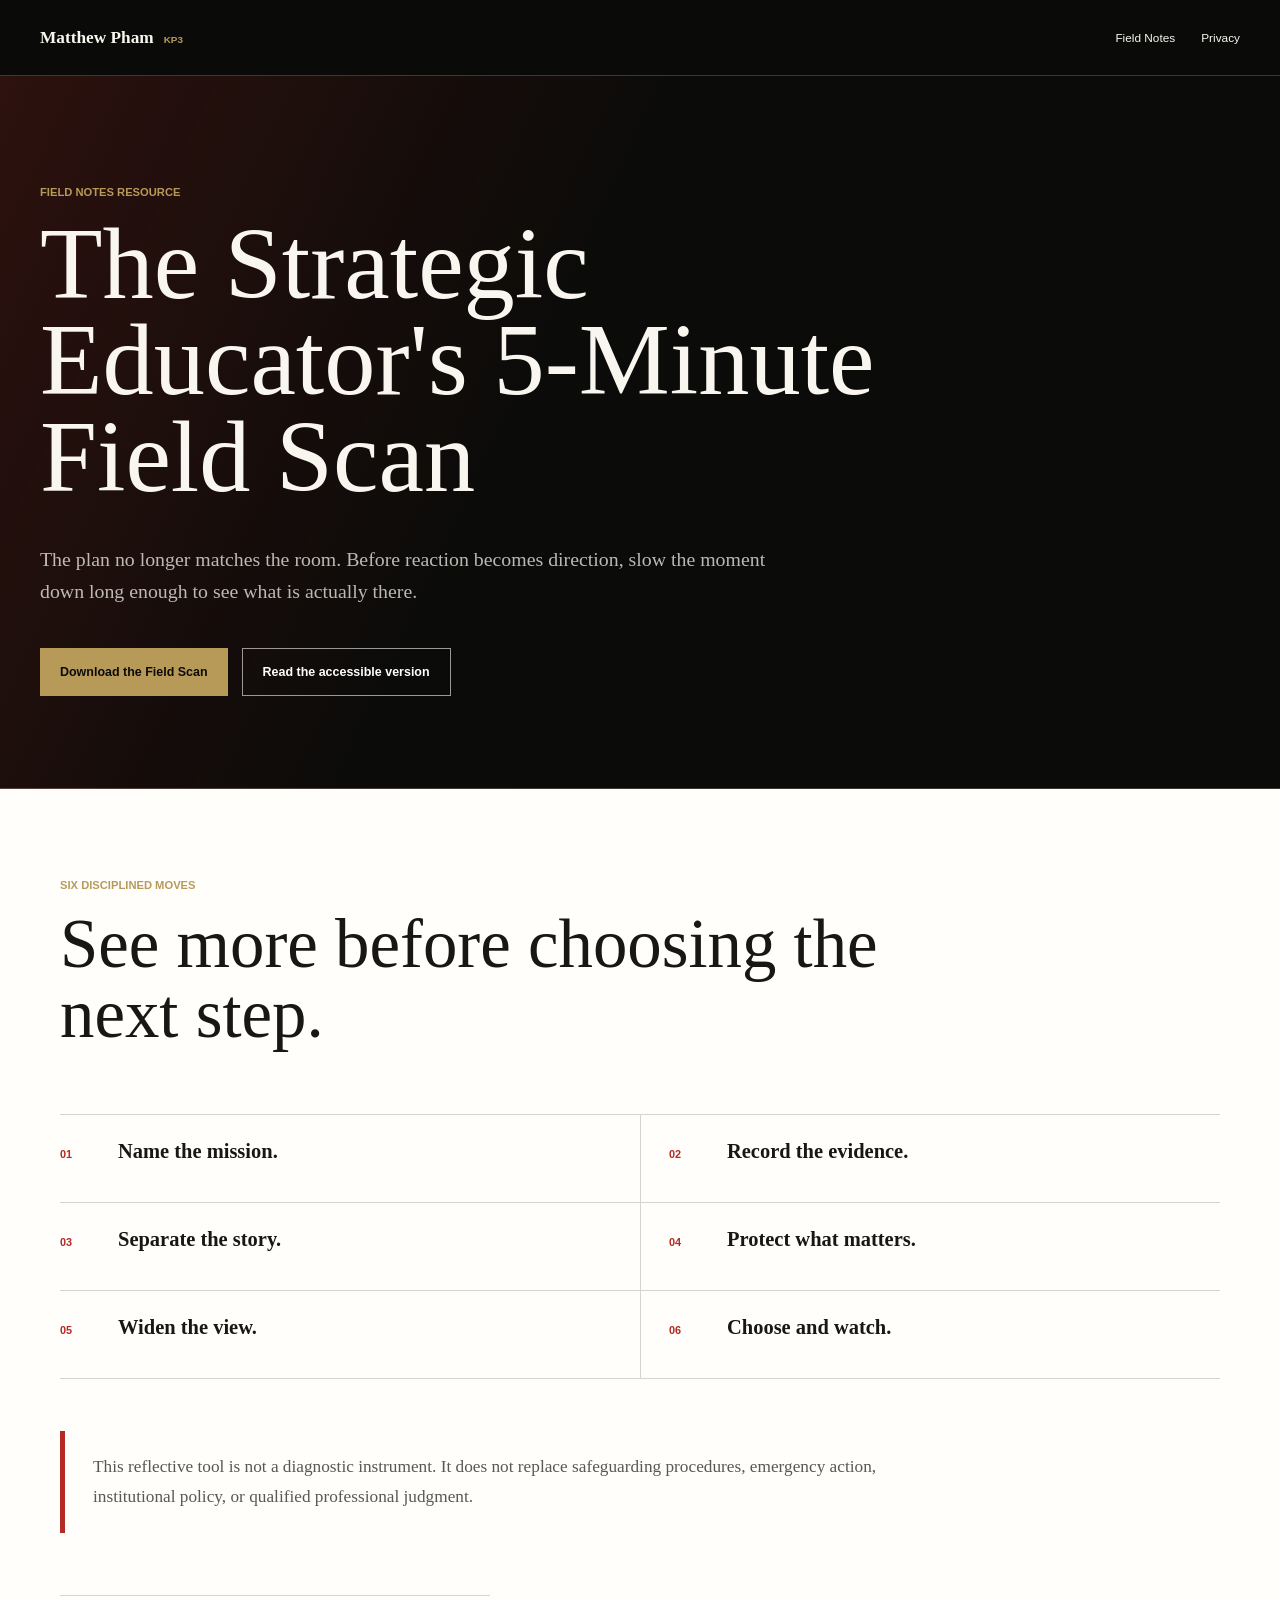
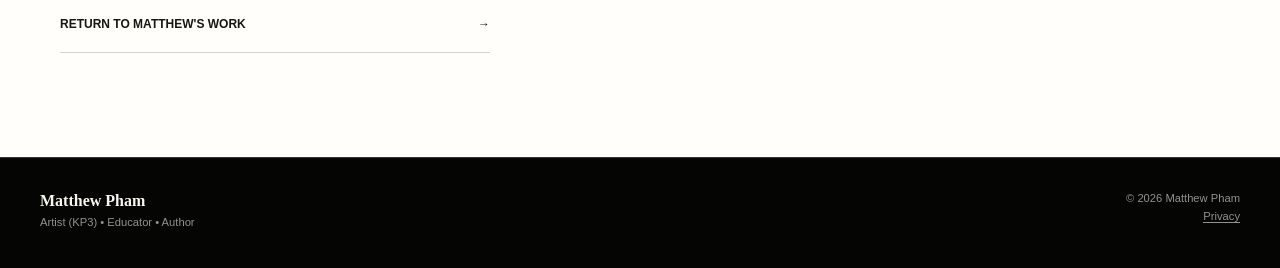
==== field-scan.html @ 21ed9a78 "Add Field Notes delivery and author portrait" ====
<!doctype html>
<html lang="en">
  <head>
    <meta charset="utf-8">
    <meta name="viewport" content="width=device-width, initial-scale=1">
    <meta name="robots" content="noindex,nofollow">
    <title>Your Field Scan | Matthew Pham</title>
    <meta
      name="description"
      content="Download The Strategic Educator's 5-Minute Field Scan by Matthew Pham."
    >
    <meta name="theme-color" content="#0b0b09">
    <link rel="icon" href="favicon.svg?v=brand-1">
    <link rel="stylesheet" href="styles.css?v=brand-1">
  </head>
  <body class="utility-body">
    <a class="skip-link" href="#main-content">Skip to content</a>
    <header class="site-header utility-header">
      <a class="wordmark" href="index.html" aria-label="Matthew Pham, home">
        <span>Matthew Pham</span>
        <small>KP3</small>
      </a>
      <nav class="site-nav" aria-label="Secondary navigation">
        <a href="index.html#field-notes">Field Notes</a>
        <a href="privacy.html">Privacy</a>
      </nav>
    </header>

    <main id="main-content" class="utility-main">
      <section class="utility-hero">
        <div class="utility-hero-copy">
          <p class="section-kicker">Field Notes resource</p>
          <h1>The Strategic Educator's 5-Minute Field Scan</h1>
          <p>
            The plan no longer matches the room. Before reaction becomes
            direction, slow the moment down long enough to see what is actually
            there.
          </p>
          <div class="utility-actions">
            <a
              class="primary-action"
              href="resources/the-strategic-educators-5-minute-field-scan.pdf"
              download
            >
              Download the Field Scan
            </a>
            <a
              class="secondary-action"
              href="resources/field-scan/accessible.html"
            >
              Read the accessible version
            </a>
          </div>
        </div>
      </section>

      <section class="utility-content">
        <div class="utility-content-inner">
          <p class="section-kicker">Six disciplined moves</p>
          <h2>See more before choosing the next step.</h2>
          <ol class="scan-summary">
            <li><span>01</span><strong>Name the mission.</strong></li>
            <li><span>02</span><strong>Record the evidence.</strong></li>
            <li><span>03</span><strong>Separate the story.</strong></li>
            <li><span>04</span><strong>Protect what matters.</strong></li>
            <li><span>05</span><strong>Widen the view.</strong></li>
            <li><span>06</span><strong>Choose and watch.</strong></li>
          </ol>
          <div class="utility-boundary">
            <p>
              This reflective tool is not a diagnostic instrument. It does not
              replace safeguarding procedures, emergency action, institutional
              policy, or qualified professional judgment.
            </p>
          </div>
          <a class="utility-return" href="index.html">Return to Matthew's work <span aria-hidden="true">→</span></a>
        </div>
      </section>
    </main>

    <footer class="utility-footer">
      <div>
        <p class="footer-name">Matthew Pham</p>
        <p>Artist (KP3) • Educator • Author</p>
      </div>
      <div class="footer-meta">
        <p>© 2026 Matthew Pham</p>
        <p><a href="privacy.html">Privacy</a></p>
      </div>
    </footer>
  </body>
</html>
---- styles.css ----
:root {
  --black: #0b0b09;
  --black-soft: #151513;
  --gold: #b89a58;
  --gold-bright: #d1b56f;
  --white: #f8f6ef;
  --white-pure: #fffefb;
  --ink: #171713;
  --red: #b52a24;
  --red-bright: #d23a32;
  --line-dark: rgba(248, 246, 239, 0.2);
  --line-light: rgba(23, 23, 19, 0.18);
  --serif: "Iowan Old Style", "Palatino Linotype", Palatino, Georgia, serif;
  --sans: Inter, "Helvetica Neue", Arial, sans-serif;
}

* {
  box-sizing: border-box;
}

html {
  scroll-behavior: smooth;
}

body {
  margin: 0;
  background: var(--black);
  color: var(--white);
  font-family: var(--sans);
  letter-spacing: 0;
}

body,
a,
button {
  -webkit-font-smoothing: antialiased;
}

a {
  color: inherit;
  text-decoration: none;
}

p {
  text-wrap: pretty;
}

.skip-link {
  background: var(--gold);
  color: var(--black);
  font-weight: 700;
  left: 16px;
  padding: 12px 16px;
  position: fixed;
  top: -80px;
  z-index: 100;
}

.skip-link:focus {
  top: 16px;
}

.site-header {
  align-items: center;
  background: rgba(11, 11, 9, 0.96);
  border-bottom: 1px solid var(--line-dark);
  color: var(--white);
  display: flex;
  height: 76px;
  justify-content: space-between;
  left: 0;
  padding: 0 40px;
  position: absolute;
  right: 0;
  top: 0;
  z-index: 20;
}

.wordmark {
  align-items: baseline;
  display: flex;
  flex: 0 0 auto;
  gap: 10px;
}

.wordmark span {
  font-family: var(--serif);
  font-size: 1.08rem;
  font-weight: 700;
}

.wordmark small {
  color: var(--gold);
  font-size: 0.62rem;
  font-weight: 800;
}

.site-nav {
  align-items: center;
  display: flex;
  gap: 26px;
  justify-content: flex-end;
}

.site-nav a {
  border-bottom: 1px solid transparent;
  font-size: 0.74rem;
  min-height: 44px;
  padding: 15px 0 12px;
}

.site-nav a:hover,
.site-nav a:focus-visible {
  border-bottom-color: var(--gold);
  color: var(--gold-bright);
}

a:focus-visible {
  outline: 2px solid var(--gold-bright);
  outline-offset: 4px;
}

.hero {
  align-items: center;
  display: flex;
  min-height: 86svh;
  overflow: hidden;
  padding: 128px 7% 78px;
  position: relative;
}

.hero-image,
.hero-shade {
  inset: 0;
  position: absolute;
}

.hero-image {
  height: 100%;
  object-fit: cover;
  object-position: center;
  width: 100%;
}

.hero-shade {
  background: rgba(6, 6, 5, 0.62);
}

.hero-content {
  max-width: 880px;
  min-width: 0;
  position: relative;
  width: 100%;
  z-index: 1;
}

.eyebrow,
.section-kicker,
.book-kicker {
  color: var(--gold);
  font-size: 0.7rem;
  font-weight: 800;
  margin: 0 0 18px;
  text-transform: uppercase;
}

h1,
h2,
h3,
blockquote {
  font-family: var(--serif);
  font-weight: 500;
  letter-spacing: 0;
}

h1 {
  font-size: 6.8rem;
  line-height: 0.95;
  margin: 0;
}

.identity {
  color: var(--white-pure);
  font-family: var(--serif);
  font-size: 1.45rem;
  line-height: 1.45;
  margin: 24px 0 0;
}

.identity span {
  color: var(--gold);
  padding: 0 8px;
}

.hero-copy {
  color: rgba(255, 254, 251, 0.82);
  font-family: var(--serif);
  font-size: 1.18rem;
  line-height: 1.7;
  margin: 24px 0 0;
  max-width: 720px;
}

.hero-actions {
  display: flex;
  flex-wrap: wrap;
  gap: 12px;
  margin-top: 30px;
}

.primary-action,
.secondary-action {
  align-items: center;
  display: inline-flex;
  font-size: 0.78rem;
  font-weight: 700;
  justify-content: center;
  min-height: 48px;
  padding: 0 20px;
}

.primary-action {
  background: var(--gold);
  color: var(--black);
}

.secondary-action {
  border: 1px solid rgba(255, 254, 251, 0.58);
  color: var(--white-pure);
}

.primary-action:hover,
.primary-action:focus-visible {
  background: var(--gold-bright);
}

.secondary-action:hover,
.secondary-action:focus-visible {
  background: var(--white-pure);
  color: var(--black);
}

.scroll-cue {
  align-items: center;
  bottom: 24px;
  display: flex;
  font-size: 0.65rem;
  gap: 10px;
  position: absolute;
  right: 7%;
  text-transform: uppercase;
  z-index: 1;
}

.section-inner {
  margin: 0 auto;
  max-width: 1240px;
  padding: 112px 56px;
}

.manifesto-band {
  background: var(--white);
  color: var(--ink);
}

.manifesto > h2 {
  max-width: 980px;
}

h2 {
  font-size: 4.3rem;
  line-height: 1.02;
  margin: 0;
}

h3 {
  font-size: 2rem;
  line-height: 1.15;
  margin: 0;
}

.principles {
  display: grid;
  gap: 0;
  grid-template-columns: repeat(3, minmax(0, 1fr));
  margin-top: 72px;
}

.principles > div {
  border-top: 1px solid var(--line-light);
  padding: 24px 34px 0 0;
}

.principles > div + div {
  border-left: 1px solid var(--line-light);
  padding-left: 34px;
}

.principles span,
.role-number,
.chapter-list span,
.tools-list span {
  color: var(--gold);
  font-size: 0.66rem;
  font-weight: 800;
}

.principles h3 {
  margin-top: 32px;
}

.principles p {
  font-family: var(--serif);
  font-size: 1.08rem;
  line-height: 1.55;
  margin: 12px 0 0;
}

.about-band {
  background: var(--black);
}

.section-heading {
  max-width: 860px;
}

.roles {
  display: grid;
  gap: 0;
  grid-template-columns: repeat(3, minmax(0, 1fr));
  margin-top: 72px;
}

.roles article {
  border-top: 1px solid var(--line-dark);
  padding: 28px 36px 0 0;
}

.roles article + article {
  border-left: 1px solid var(--line-dark);
  padding-left: 36px;
}

.roles h3 {
  margin-top: 34px;
}

.roles h3 span {
  color: var(--gold);
  font-family: var(--sans);
  font-size: 0.66rem;
  font-weight: 800;
  margin-left: 8px;
  vertical-align: top;
}

.roles article > p:last-child {
  color: rgba(248, 246, 239, 0.72);
  font-family: var(--serif);
  font-size: 1.05rem;
  line-height: 1.65;
}

.about-profile {
  border-top: 1px solid var(--gold);
  display: grid;
  gap: 58px;
  grid-template-columns: minmax(260px, 0.72fr) minmax(0, 1.28fr);
  margin-top: 90px;
  padding-top: 34px;
}

.author-portrait {
  margin: 0;
  max-width: 430px;
}

.author-portrait img {
  background: var(--white);
  border: 1px solid var(--gold);
  display: block;
  height: auto;
  padding: 8px;
  width: 100%;
}

.author-portrait figcaption {
  color: rgba(248, 246, 239, 0.58);
  font-size: 0.67rem;
  margin-top: 12px;
  text-transform: uppercase;
}

.about-story {
  display: grid;
  gap: 30px;
}

.about-story p {
  color: rgba(248, 246, 239, 0.78);
  font-family: var(--serif);
  font-size: 1.15rem;
  line-height: 1.72;
  margin: 0;
}

.practice-snapshot {
  border-bottom: 1px solid var(--line-dark);
  border-top: 1px solid var(--line-dark);
  display: grid;
  grid-template-columns: repeat(4, minmax(0, 1fr));
  margin-top: 64px;
}

.practice-snapshot > div {
  min-width: 0;
  padding: 28px 28px 30px 0;
}

.practice-snapshot > div + div {
  border-left: 1px solid var(--line-dark);
  padding-left: 28px;
}

.practice-snapshot strong,
.practice-snapshot span {
  display: block;
}

.practice-snapshot strong {
  color: var(--white-pure);
  font-family: var(--serif);
  font-size: clamp(1.5rem, 2vw, 1.95rem);
  font-weight: 700;
  line-height: 1.05;
}

.practice-snapshot span {
  color: var(--gold);
  font-size: 0.67rem;
  font-weight: 800;
  margin-top: 12px;
  text-transform: uppercase;
}

.practice-snapshot p {
  color: rgba(248, 246, 239, 0.62);
  font-family: var(--serif);
  font-size: 0.92rem;
  line-height: 1.5;
  margin: 10px 0 0;
}

.book-band {
  background: #100f0e;
  color: var(--white-pure);
  position: relative;
}

.book-line {
  background: var(--red);
  height: 100%;
  left: 0;
  position: absolute;
  top: 0;
  width: 8px;
}

.book-intro {
  display: grid;
  gap: 84px;
  grid-template-columns: minmax(0, 1.05fr) minmax(0, 0.95fr);
}

.book-kicker {
  color: #f56a61;
}

.book-subtitle {
  border-left: 3px solid var(--red);
  font-family: var(--serif);
  font-size: 1.25rem;
  line-height: 1.5;
  margin: 30px 0 0;
  max-width: 600px;
  padding-left: 18px;
}

.book-copy {
  color: rgba(255, 254, 251, 0.76);
  font-family: var(--serif);
  font-size: 1.13rem;
  line-height: 1.72;
}

.book-copy p:first-child {
  margin-top: 0;
}

blockquote {
  border-top: 1px solid rgba(255, 255, 255, 0.22);
  color: var(--white-pure);
  font-size: 2.15rem;
  line-height: 1.2;
  margin: 34px 0 0;
  padding-top: 26px;
}

.book-boundary {
  border-bottom: 1px solid rgba(255, 255, 255, 0.2);
  border-top: 1px solid rgba(255, 255, 255, 0.2);
  display: flex;
  font-family: var(--serif);
  font-size: 1.2rem;
  justify-content: space-between;
  margin-top: 88px;
  padding: 25px 0;
}

.book-boundary p {
  margin: 0;
}

.book-boundary p:last-child {
  color: #ff8f87;
}

.chapter-heading {
  margin-top: 86px;
  max-width: 760px;
}

.chapter-heading h3 {
  font-size: 3rem;
}

.chapter-list {
  display: grid;
  grid-template-columns: repeat(2, minmax(0, 1fr));
  list-style: none;
  margin: 50px 0 0;
  padding: 0;
}

.chapter-list li {
  align-items: baseline;
  border-top: 1px solid rgba(255, 255, 255, 0.2);
  display: flex;
  font-family: var(--serif);
  font-size: 1.15rem;
  gap: 18px;
  min-height: 66px;
  padding: 20px 18px 14px 0;
}

.chapter-list li:nth-child(odd) {
  margin-right: 28px;
}

.chapter-list span {
  color: #f56a61;
  font-family: var(--sans);
}

.ai-band {
  background: var(--white);
  color: var(--ink);
}

.ai-grid,
.playbook-grid,
.artwork-grid,
.media-grid,
.contact-inner {
  display: grid;
  gap: 88px;
  grid-template-columns: minmax(0, 0.85fr) minmax(0, 1.15fr);
}

.ai-copy {
  font-family: var(--serif);
  font-size: 1.15rem;
  line-height: 1.72;
}

.ai-copy p:first-child {
  margin-top: 0;
}

.playbook-band {
  background: #e8e3d8;
  color: var(--ink);
}

.playbook-subtitle {
  color: #735f32;
  font-family: var(--serif);
  font-size: 1.2rem;
  line-height: 1.5;
}

.tools-list > div {
  align-items: start;
  border-top: 1px solid var(--line-light);
  display: grid;
  gap: 20px;
  grid-template-columns: 34px 1fr;
  padding: 19px 0;
}

.tools-list p {
  font-family: var(--serif);
  font-size: 1.12rem;
  line-height: 1.45;
  margin: 0;
}

.tools-list > .companion-resource {
  display: block;
  padding: 28px 0 0;
}

.companion-resource > p:first-child {
  color: rgba(23, 23, 19, 0.78);
  max-width: 720px;
}

.companion-actions {
  display: flex;
  flex-wrap: wrap;
  gap: 14px;
  margin-top: 26px;
}

.companion-download,
.companion-question {
  align-items: center;
  display: inline-flex;
  font-size: 0.75rem;
  font-weight: 800;
  gap: 16px;
  justify-content: space-between;
  letter-spacing: 0;
  min-height: 48px;
  padding: 14px 18px;
}

.companion-download {
  background: var(--black);
  color: var(--white);
}

.companion-question {
  border: 1px solid rgba(23, 23, 19, 0.42);
  color: var(--ink);
}

.companion-download:hover,
.companion-download:focus-visible {
  background: #79242a;
}

.companion-question:hover,
.companion-question:focus-visible {
  border-color: #79242a;
  color: #79242a;
}

.tools-list .companion-note {
  color: rgba(23, 23, 19, 0.62);
  font-family: var(--sans);
  font-size: 0.77rem;
  line-height: 1.55;
  margin-top: 18px;
  max-width: 700px;
}

.field-notes-band {
  background: #100f0e;
  border-left: 8px solid var(--red);
  color: var(--white-pure);
}

.field-notes-grid {
  display: grid;
  gap: 88px;
  grid-template-columns: minmax(0, 0.9fr) minmax(0, 1.1fr);
}

.field-notes-copy > p:last-child {
  color: rgba(255, 254, 251, 0.74);
  font-family: var(--serif);
  font-size: 1.14rem;
  line-height: 1.72;
  margin: 28px 0 0;
  max-width: 670px;
}

.field-notes-panel {
  border: 1px solid rgba(209, 181, 111, 0.7);
  padding: 34px;
}

.field-notes-label {
  color: var(--gold-bright);
  font-size: 0.67rem;
  font-weight: 800;
  margin: 0 0 18px;
  text-transform: uppercase;
}

.field-notes-panel h3 {
  font-size: 2.25rem;
}

.field-notes-panel > p:not(.field-notes-label, .field-notes-consent) {
  color: rgba(255, 254, 251, 0.72);
  font-family: var(--serif);
  font-size: 1.03rem;
  line-height: 1.62;
}

.field-notes-pending {
  align-items: start;
  border-bottom: 1px solid var(--line-dark);
  border-top: 1px solid var(--line-dark);
  display: grid;
  gap: 18px;
  grid-template-columns: 34px 1fr;
  margin-top: 28px;
  padding: 22px 0;
}

.field-notes-pending > span {
  color: #f56a61;
  font-size: 0.67rem;
  font-weight: 800;
}

.field-notes-pending strong {
  display: block;
  font-family: var(--serif);
  font-size: 1.08rem;
}

.field-notes-pending p {
  color: rgba(255, 254, 251, 0.6);
  font-size: 0.78rem;
  line-height: 1.55;
  margin: 8px 0 0;
}

.field-notes-preview {
  align-items: center;
  background: var(--red);
  color: var(--white-pure);
  display: flex;
  font-size: 0.76rem;
  font-weight: 800;
  justify-content: space-between;
  margin-top: 26px;
  min-height: 50px;
  padding: 0 18px;
}

.field-notes-preview:hover,
.field-notes-preview:focus-visible {
  background: var(--red-bright);
}

.field-notes-consent {
  color: rgba(255, 254, 251, 0.54);
  font-size: 0.7rem;
  line-height: 1.55;
  margin: 17px 0 0;
}

.field-notes-consent a,
.footer-meta a {
  border-bottom: 1px solid currentColor;
}

.utility-body {
  background: var(--black);
  min-height: 100vh;
}

.utility-header {
  position: relative;
}

.utility-main {
  background: var(--black);
}

.utility-hero {
  align-items: end;
  background:
    linear-gradient(115deg, rgba(181, 42, 36, 0.2), transparent 42%),
    var(--black);
  border-bottom: 1px solid var(--line-dark);
  display: flex;
  min-height: 650px;
  padding: 110px max(40px, calc((100vw - 1240px) / 2)) 92px;
}

.utility-hero-compact {
  min-height: 520px;
}

.utility-hero-copy {
  max-width: 980px;
}

.utility-hero h1 {
  font-size: clamp(3.6rem, 8vw, 7.7rem);
  line-height: 0.94;
  max-width: 1100px;
}

.utility-hero-copy > p:last-of-type {
  color: rgba(248, 246, 239, 0.74);
  font-family: var(--serif);
  font-size: 1.24rem;
  line-height: 1.65;
  margin: 38px 0 0;
  max-width: 760px;
}

.utility-actions {
  display: flex;
  flex-wrap: wrap;
  gap: 14px;
  margin-top: 40px;
}

.utility-content {
  background: var(--white-pure);
  color: var(--ink);
}

.utility-content-inner {
  margin: 0 auto;
  max-width: 1240px;
  padding: 90px 40px 104px;
}

.utility-content h2 {
  max-width: 850px;
}

.scan-summary {
  border-bottom: 1px solid var(--line-light);
  display: grid;
  grid-template-columns: repeat(2, minmax(0, 1fr));
  list-style: none;
  margin: 64px 0 0;
  padding: 0;
}

.scan-summary li {
  align-items: baseline;
  border-top: 1px solid var(--line-light);
  display: grid;
  gap: 20px;
  grid-template-columns: 38px 1fr;
  min-height: 88px;
  padding: 25px 28px 24px 0;
}

.scan-summary li:nth-child(even) {
  border-left: 1px solid var(--line-light);
  padding-left: 28px;
}

.scan-summary span {
  color: var(--red);
  font-size: 0.68rem;
  font-weight: 800;
}

.scan-summary strong {
  font-family: var(--serif);
  font-size: 1.28rem;
  font-weight: 600;
}

.utility-boundary {
  border-left: 5px solid var(--red);
  margin-top: 52px;
  max-width: 850px;
  padding: 4px 0 4px 28px;
}

.utility-boundary p,
.privacy-copy p {
  color: rgba(23, 23, 19, 0.72);
  font-family: var(--serif);
  font-size: 1.08rem;
  line-height: 1.72;
}

.utility-return {
  align-items: center;
  border-bottom: 1px solid var(--line-light);
  border-top: 1px solid var(--line-light);
  display: flex;
  font-size: 0.75rem;
  font-weight: 800;
  justify-content: space-between;
  margin-top: 62px;
  max-width: 430px;
  min-height: 58px;
  text-transform: uppercase;
}

.utility-return:hover,
.utility-return:focus-visible,
.privacy-copy a:hover,
.privacy-copy a:focus-visible {
  color: var(--red);
}

.privacy-copy {
  max-width: 860px;
}

.privacy-copy h2 {
  font-size: 2.25rem;
  margin: 58px 0 18px;
}

.privacy-copy h2:first-child {
  margin-top: 0;
}

.privacy-copy a {
  border-bottom: 1px solid currentColor;
  font-weight: 700;
}

.privacy-copy .privacy-updated {
  border-top: 1px solid var(--line-light);
  font-family: var(--sans);
  font-size: 0.75rem;
  margin-top: 60px;
  padding-top: 22px;
}

.utility-footer {
  grid-template-columns: 1fr 1fr;
}

.writing-band {
  background: var(--white-pure);
  color: var(--ink);
}

.writing-heading > p:last-child {
  font-family: var(--serif);
  font-size: 1.12rem;
  line-height: 1.65;
  max-width: 700px;
}

.writing-list {
  border-bottom: 1px solid var(--line-light);
  margin-top: 66px;
}

.writing-list article {
  align-items: start;
  border-top: 1px solid var(--line-light);
  display: grid;
  gap: 28px;
  grid-template-columns: 0.45fr 1fr 1.2fr;
  padding: 30px 0;
}

.writing-list article > p {
  color: #806a39;
  font-size: 0.7rem;
  font-weight: 800;
  margin: 5px 0 0;
  text-transform: uppercase;
}

.writing-list h3 {
  font-size: 1.55rem;
}

.writing-list span {
  color: rgba(23, 23, 19, 0.72);
  font-family: var(--serif);
  font-size: 1rem;
  line-height: 1.58;
}

.artwork-band {
  background: var(--black);
}

.artwork-grid {
  align-items: center;
}

.artist-sigil {
  aspect-ratio: 1;
  border: 1px solid var(--gold);
  display: grid;
  grid-template-columns: repeat(3, 1fr);
  max-width: 480px;
  overflow: hidden;
}

.artist-sigil span {
  align-items: center;
  display: flex;
  font-family: var(--serif);
  font-size: 6rem;
  justify-content: center;
}

.artist-sigil span:first-child {
  background: var(--black);
  color: var(--gold);
}

.artist-sigil span:nth-child(2) {
  background: var(--white);
  color: var(--black);
}

.artist-sigil span:last-child {
  background: var(--gold);
  color: var(--black);
}

.artwork-copy > p:not(.section-kicker) {
  color: rgba(248, 246, 239, 0.75);
  font-family: var(--serif);
  font-size: 1.12rem;
  line-height: 1.7;
}

.text-link {
  border-bottom: 1px solid currentColor;
  display: inline-flex;
  font-size: 0.78rem;
  font-weight: 800;
  gap: 12px;
  margin-top: 22px;
  min-height: 44px;
  padding: 13px 0 10px;
}

.text-link:hover,
.text-link:focus-visible {
  color: var(--gold-bright);
}

.media-band {
  background: var(--white);
  color: var(--ink);
}

.media-intro {
  font-family: var(--serif);
  font-size: 1.17rem;
  line-height: 1.7;
  margin-top: 0;
}

.media-grid ul {
  border-bottom: 1px solid var(--line-light);
  list-style: none;
  margin: 36px 0 0;
  padding: 0;
}

.media-grid li {
  border-top: 1px solid var(--line-light);
  font-family: var(--serif);
  font-size: 1.12rem;
  padding: 18px 0;
}

.contact-band {
  background: var(--black-soft);
}

.contact-inner {
  align-items: end;
}

.contact-inner > div:first-child > p:last-child {
  color: rgba(248, 246, 239, 0.7);
  font-family: var(--serif);
  font-size: 1.05rem;
  line-height: 1.6;
}

.contact-actions {
  display: flex;
  flex-direction: column;
  gap: 18px;
}

.email-link {
  align-items: center;
  border-bottom: 1px solid var(--gold);
  display: flex;
  font-family: var(--serif);
  font-size: 1.55rem;
  justify-content: space-between;
  min-height: 54px;
  padding: 12px 0;
}

.updates-link {
  color: rgba(248, 246, 239, 0.7);
  font-size: 0.76rem;
  min-height: 44px;
  padding: 14px 0;
}

.email-link:hover,
.email-link:focus-visible,
.updates-link:hover,
.updates-link:focus-visible {
  color: var(--gold-bright);
}

footer {
  background: #050504;
  border-top: 1px solid var(--line-dark);
  color: rgba(248, 246, 239, 0.58);
  display: grid;
  font-size: 0.7rem;
  gap: 40px;
  grid-template-columns: repeat(3, minmax(0, 1fr));
  padding: 34px 40px;
}

footer p {
  margin: 0 0 6px;
}

.footer-name {
  color: var(--white);
  font-family: var(--serif);
  font-size: 1rem;
  font-weight: 700;
}

.footer-philosophy {
  color: var(--gold);
  text-align: center;
}

.footer-meta {
  text-align: right;
}

@media (max-width: 980px) {
  .site-header {
    align-items: flex-start;
    flex-direction: column;
    height: 112px;
    justify-content: center;
    padding: 16px 24px 12px;
  }

  .site-nav {
    gap: 11px;
    justify-content: flex-start;
    margin-top: 7px;
    max-width: 100%;
    overflow-x: auto;
    padding-bottom: 2px;
    scrollbar-width: none;
    width: 100%;
  }

  .site-nav a {
    flex: 0 0 auto;
    font-size: 0.66rem;
    min-height: 34px;
    padding: 8px 0;
  }

  .site-nav::-webkit-scrollbar {
    display: none;
  }

  .hero {
    padding-top: 150px;
  }

  h1 {
    font-size: 5.2rem;
  }

  h2 {
    font-size: 3.5rem;
  }

  .book-intro,
  .ai-grid,
  .playbook-grid,
  .field-notes-grid,
  .artwork-grid,
  .media-grid,
  .contact-inner {
    gap: 58px;
    grid-template-columns: 1fr;
  }

  .artist-sigil {
    max-width: 380px;
  }

  .utility-hero {
    min-height: 560px;
    padding-left: 40px;
    padding-right: 40px;
  }
}

@media (max-width: 720px) {
  .site-header {
    padding-left: 20px;
    padding-right: 20px;
  }

  .hero {
    align-items: end;
    min-height: 82svh;
    padding: 154px 24px 82px;
  }

  .hero-image {
    object-position: 63% center;
  }

  .hero-shade {
    background: rgba(6, 6, 5, 0.7);
  }

  h1 {
    font-size: 3.75rem;
  }

  h2 {
    font-size: 2.75rem;
  }

  .identity {
    font-size: 1.1rem;
  }

  .identity span {
    padding: 0 4px;
  }

  .hero-copy {
    font-size: 1.02rem;
  }

  .scroll-cue {
    left: 24px;
    right: auto;
  }

  .section-inner {
    padding: 82px 24px;
  }

  .utility-hero,
  .utility-hero-compact {
    min-height: 520px;
    padding: 90px 24px 68px;
  }

  .utility-hero h1 {
    font-size: 3.75rem;
  }

  .utility-hero-copy > p:last-of-type {
    font-size: 1.03rem;
  }

  .utility-actions {
    align-items: stretch;
    flex-direction: column;
  }

  .utility-actions a {
    justify-content: center;
    text-align: center;
  }

  .utility-content-inner {
    padding: 74px 24px 84px;
  }

  .scan-summary {
    grid-template-columns: 1fr;
  }

  .scan-summary li:nth-child(even) {
    border-left: 0;
    padding-left: 0;
  }

  .principles,
  .roles,
  .chapter-list,
  .about-profile,
  .practice-snapshot {
    grid-template-columns: 1fr;
  }

  .principles > div,
  .principles > div + div,
  .roles article,
  .roles article + article {
    border-left: 0;
    padding: 22px 0 30px;
  }

  .principles h3,
  .roles h3 {
    margin-top: 20px;
  }

  .about-profile {
    gap: 28px;
    margin-top: 54px;
  }

  .author-portrait {
    max-width: 360px;
  }

  .field-notes-band {
    border-left: 0;
    border-top: 8px solid var(--red);
  }

  .field-notes-panel {
    padding: 26px 22px;
  }

  .practice-snapshot > div {
    padding: 24px 0;
  }

  .practice-snapshot > div + div {
    border-left: 0;
    border-top: 1px solid var(--line-dark);
    padding-left: 0;
  }

  .book-line {
    height: 8px;
    width: 100%;
  }

  .book-boundary {
    align-items: flex-start;
    flex-direction: column;
    gap: 10px;
  }

  .chapter-heading h3 {
    font-size: 2.3rem;
  }

  .chapter-list li:nth-child(odd) {
    margin-right: 0;
  }

  .writing-list article {
    gap: 14px;
    grid-template-columns: 1fr;
  }

  .artist-sigil span {
    font-size: 4.5rem;
  }

  .email-link {
    font-size: 1.18rem;
    overflow-wrap: anywhere;
  }

  footer {
    grid-template-columns: 1fr;
    padding: 30px 24px;
  }

  .footer-philosophy,
  .footer-meta {
    text-align: left;
  }
}

@media (max-width: 420px) {
  h1 {
    font-size: 3.15rem;
  }

  h2 {
    font-size: 2.35rem;
  }

  .hero-actions {
    align-items: stretch;
    flex-direction: column;
  }

  .primary-action,
  .secondary-action {
    width: 100%;
  }

  .artist-sigil span {
    font-size: 3.7rem;
  }
}

@media (prefers-reduced-motion: reduce) {
  html {
    scroll-behavior: auto;
  }
}
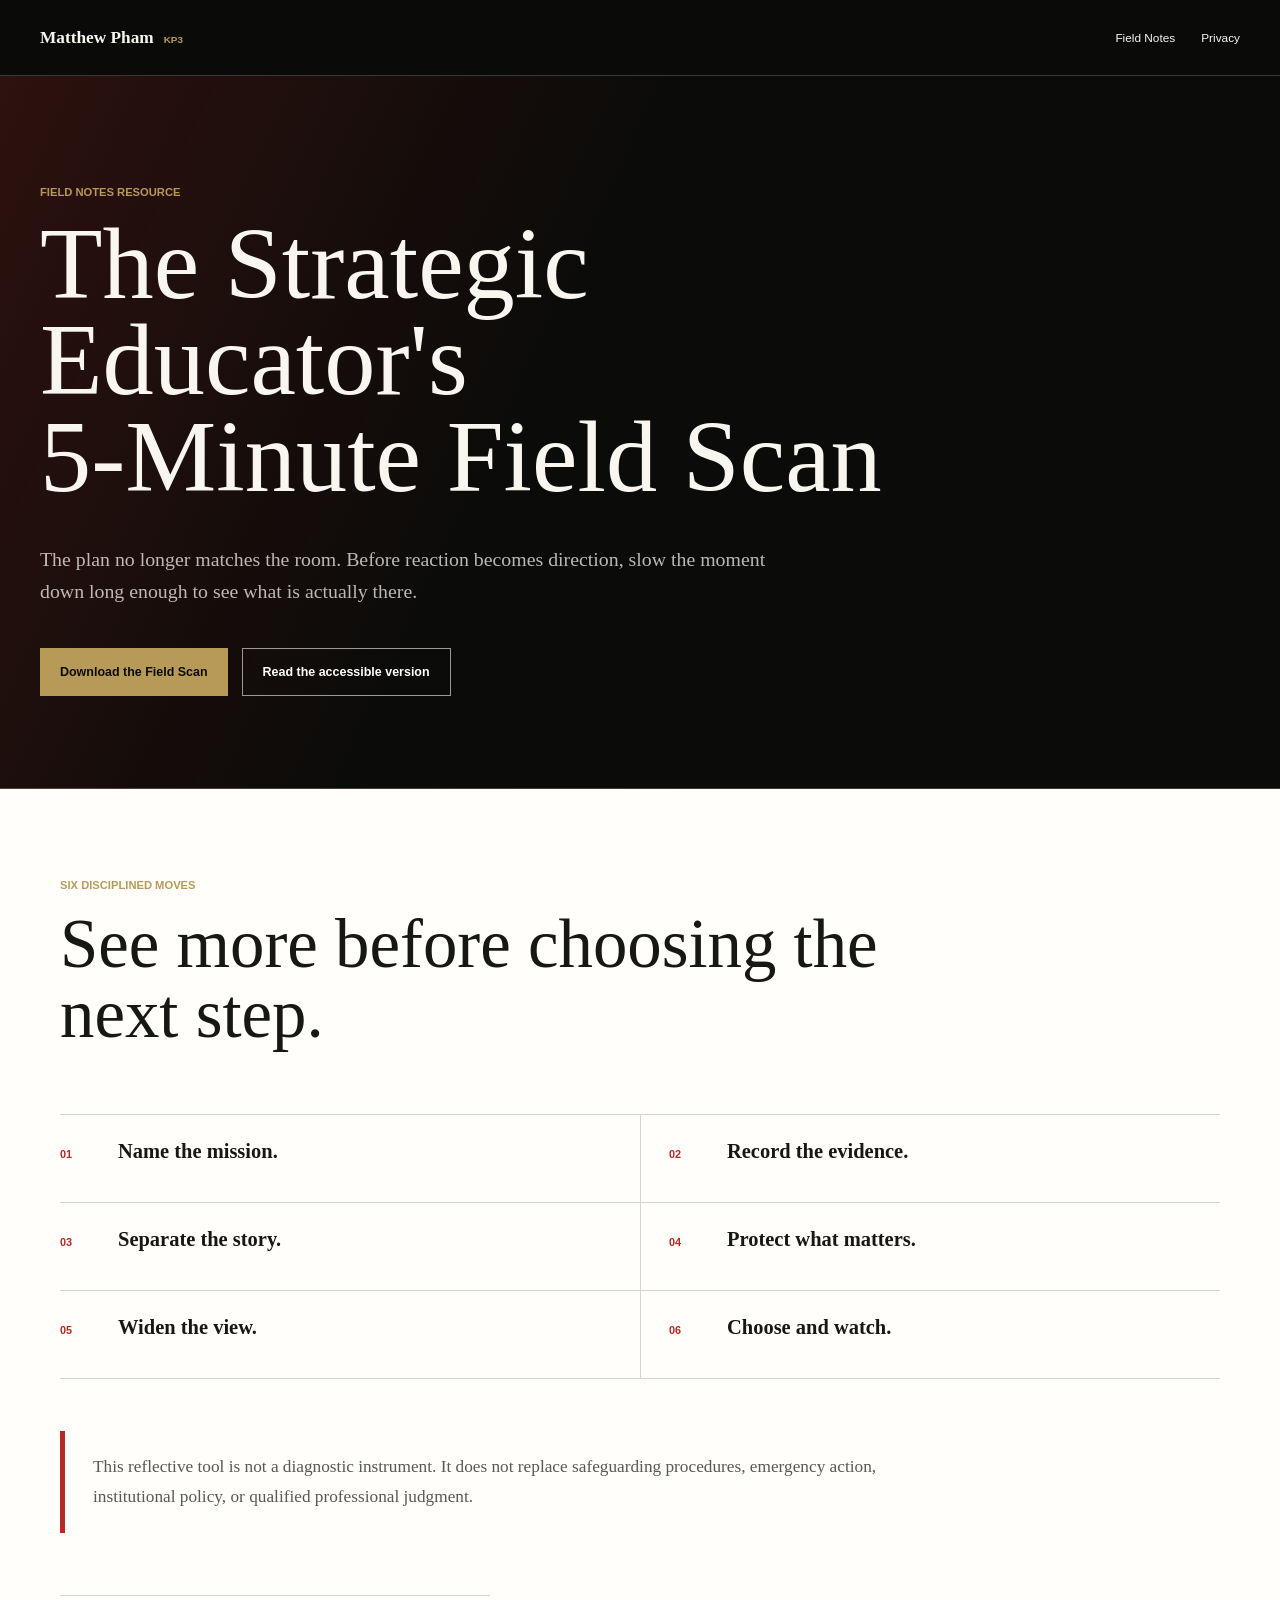
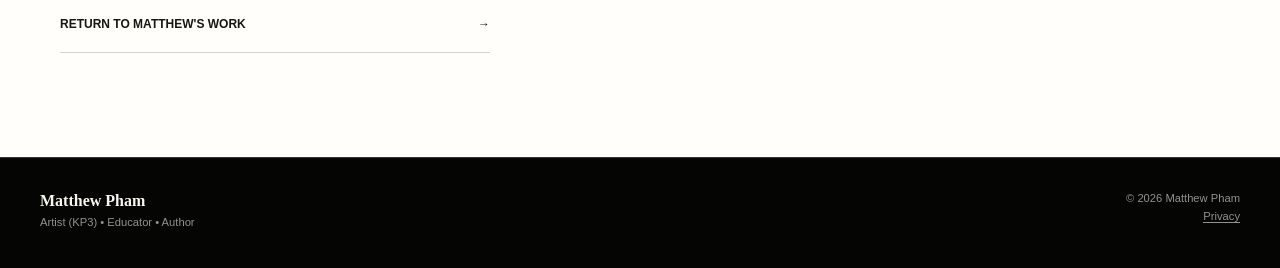
==== commit 1dfe53be: "Fix Field Scan title break" ====
--- a/field-scan.html
+++ b/field-scan.html
@@ -11,7 +11,7 @@
     >
     <meta name="theme-color" content="#0b0b09">
     <link rel="icon" href="favicon.svg?v=brand-1">
-    <link rel="stylesheet" href="styles.css?v=brand-1">
+    <link rel="stylesheet" href="styles.css?v=brand-4">
   </head>
   <body class="utility-body">
     <a class="skip-link" href="#main-content">Skip to content</a>
@@ -30,7 +30,10 @@
       <section class="utility-hero">
         <div class="utility-hero-copy">
           <p class="section-kicker">Field Notes resource</p>
-          <h1>The Strategic Educator's 5-Minute Field Scan</h1>
+          <h1>
+            The Strategic Educator's
+            <span class="field-scan-title-line">5-Minute Field Scan</span>
+          </h1>
           <p>
             The plan no longer matches the room. Before reaction becomes
             direction, slow the moment down long enough to see what is actually
--- a/styles.css
+++ b/styles.css
@@ -750,6 +750,28 @@
   margin: 8px 0 0;
 }
 
+.field-notes-form {
+  margin-top: 28px;
+  min-height: 66px;
+}
+
+.field-notes-form .formkit-fields {
+  display: grid !important;
+  gap: 10px !important;
+  grid-template-columns: minmax(0, 1fr) !important;
+}
+
+.field-notes-form .formkit-field,
+.field-notes-form .formkit-submit {
+  margin: 0 !important;
+  width: 100% !important;
+}
+
+.field-notes-form .formkit-powered-by-convertkit {
+  filter: invert(1);
+  opacity: 0.62 !important;
+}
+
 .field-notes-preview {
   align-items: center;
   background: var(--red);
@@ -816,6 +838,10 @@
   font-size: clamp(3.6rem, 8vw, 7.7rem);
   line-height: 0.94;
   max-width: 1100px;
+}
+
+.field-scan-title-line {
+  display: block;
 }
 
 .utility-hero-copy > p:last-of-type {
@@ -1131,6 +1157,29 @@
   color: var(--gold-bright);
 }
 
+.social-links {
+  display: flex;
+  flex-wrap: wrap;
+  gap: 10px 24px;
+  margin-top: 28px;
+}
+
+.social-links a {
+  border-bottom: 1px solid var(--line-dark);
+  color: rgba(248, 246, 239, 0.72);
+  font-size: 0.72rem;
+  font-weight: 800;
+  min-height: 44px;
+  padding: 14px 0 10px;
+  text-transform: uppercase;
+}
+
+.social-links a:hover,
+.social-links a:focus-visible {
+  border-bottom-color: var(--gold);
+  color: var(--gold-bright);
+}
+
 footer {
   background: #050504;
   border-top: 1px solid var(--line-dark);
@@ -1229,14 +1278,33 @@
 
 @media (max-width: 720px) {
   .site-header {
+    height: 148px;
+    justify-content: flex-start;
+    padding-bottom: 12px;
     padding-left: 20px;
     padding-right: 20px;
+    padding-top: 18px;
+  }
+
+  .site-nav {
+    display: grid;
+    gap: 0 12px;
+    grid-template-columns: repeat(4, minmax(0, 1fr));
+    margin-top: 8px;
+    overflow: visible;
+  }
+
+  .site-nav a {
+    font-size: 0.68rem;
+    min-height: 32px;
+    padding: 8px 0 6px;
+    text-align: center;
   }
 
   .hero {
     align-items: end;
     min-height: 82svh;
-    padding: 154px 24px 82px;
+    padding: 184px 24px 72px;
   }
 
   .hero-image {
@@ -1352,6 +1420,10 @@
     padding: 26px 22px;
   }
 
+  .field-notes-form {
+    min-height: 130px;
+  }
+
   .practice-snapshot > div {
     padding: 24px 0;
   }
@@ -1407,6 +1479,14 @@
 }
 
 @media (max-width: 420px) {
+  .site-nav {
+    gap: 0 8px;
+  }
+
+  .site-nav a {
+    font-size: 0.65rem;
+  }
+
   h1 {
     font-size: 3.15rem;
   }
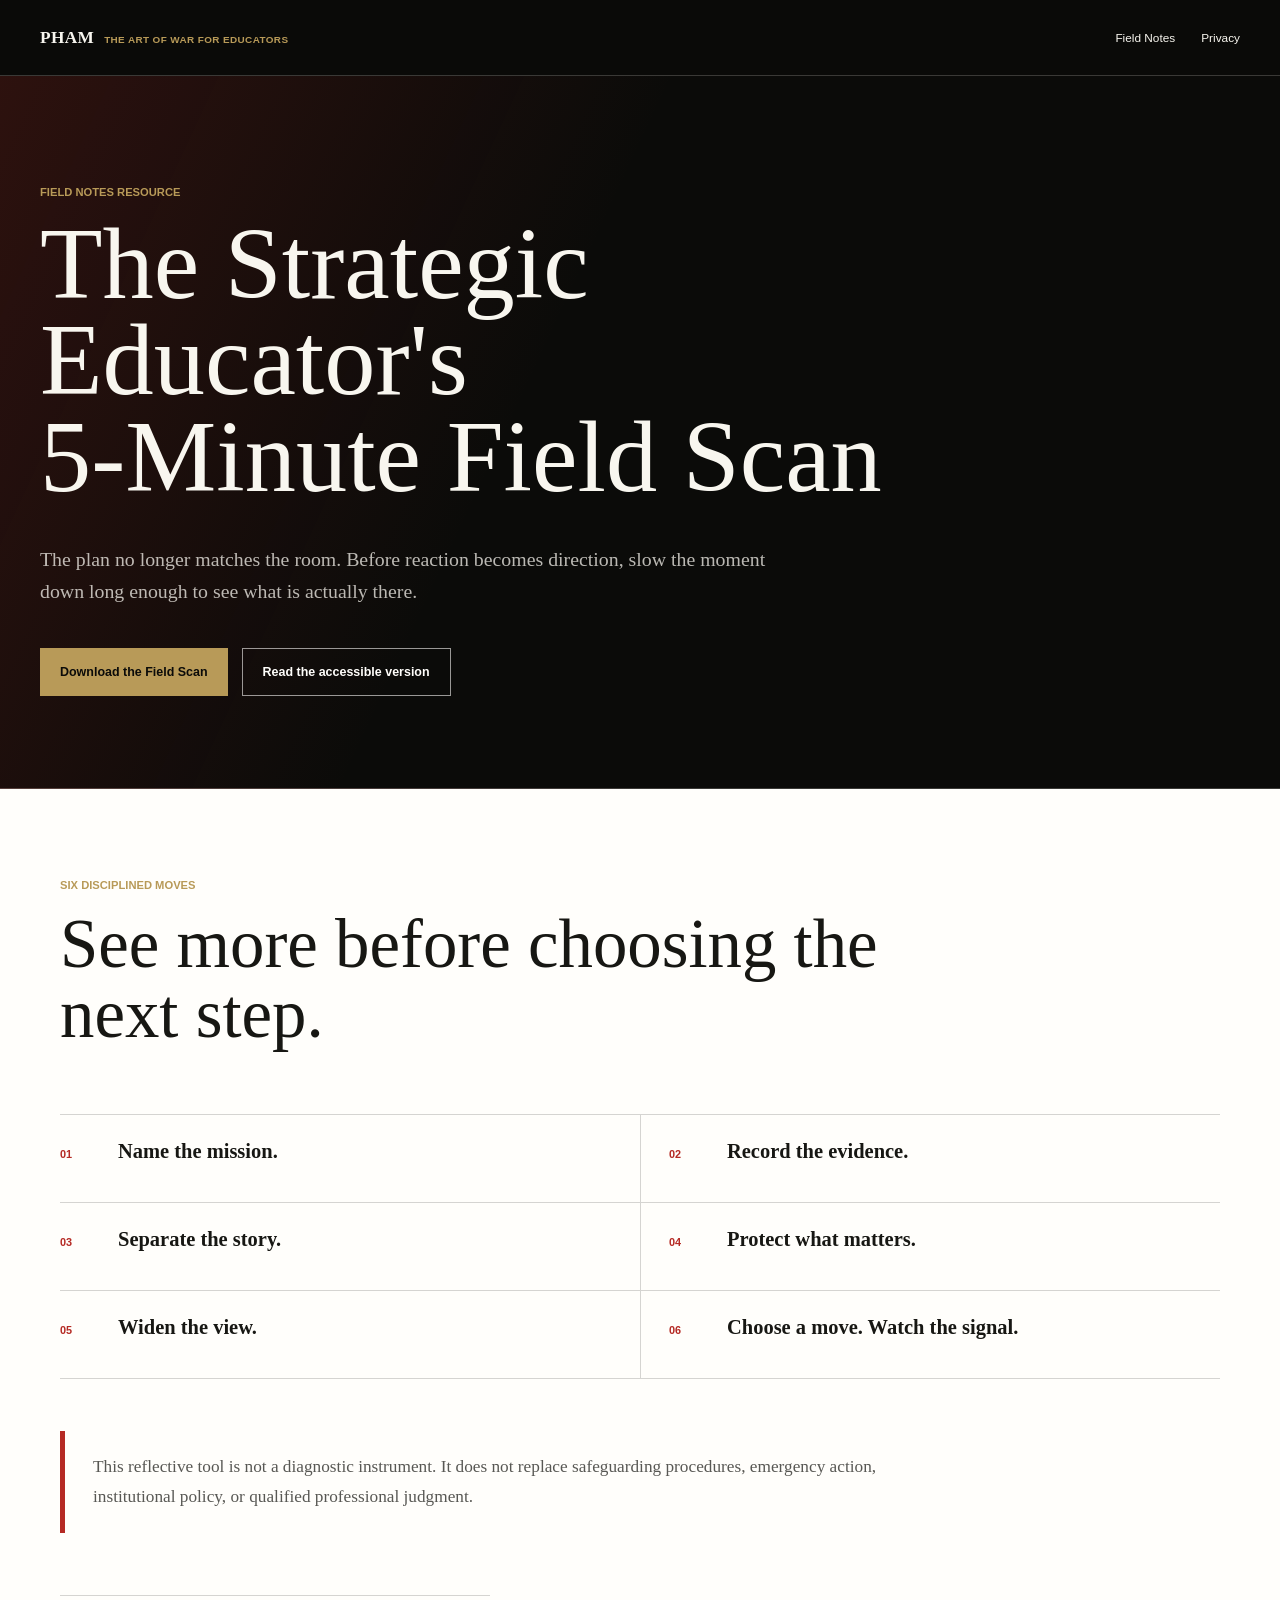
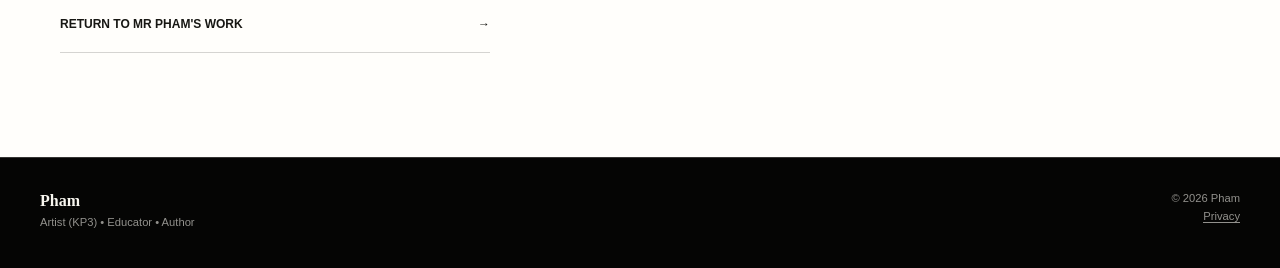
==== commit a5367bd8: "Add Human Potential Practice Studio" ====
--- a/field-scan.html
+++ b/field-scan.html
@@ -4,10 +4,10 @@
     <meta charset="utf-8">
     <meta name="viewport" content="width=device-width, initial-scale=1">
     <meta name="robots" content="noindex,nofollow">
-    <title>Your Field Scan | Matthew Pham</title>
+    <title>The Strategic Educator's 5-Minute Field Scan | Pham</title>
     <meta
       name="description"
-      content="Download The Strategic Educator's 5-Minute Field Scan by Matthew Pham."
+      content="Download The Strategic Educator's 5-Minute Field Scan by Pham."
     >
     <meta name="theme-color" content="#0b0b09">
     <link rel="icon" href="favicon.svg?v=brand-1">
@@ -16,9 +16,9 @@
   <body class="utility-body">
     <a class="skip-link" href="#main-content">Skip to content</a>
     <header class="site-header utility-header">
-      <a class="wordmark" href="index.html" aria-label="Matthew Pham, home">
-        <span>Matthew Pham</span>
-        <small>KP3</small>
+      <a class="wordmark" href="index.html" aria-label="Pham, home">
+        <span>Pham</span>
+        <small>The Art of War for Educators</small>
       </a>
       <nav class="site-nav" aria-label="Secondary navigation">
         <a href="index.html#field-notes">Field Notes</a>
@@ -67,7 +67,7 @@
             <li><span>03</span><strong>Separate the story.</strong></li>
             <li><span>04</span><strong>Protect what matters.</strong></li>
             <li><span>05</span><strong>Widen the view.</strong></li>
-            <li><span>06</span><strong>Choose and watch.</strong></li>
+            <li><span>06</span><strong>Choose a move. Watch the signal.</strong></li>
           </ol>
           <div class="utility-boundary">
             <p>
@@ -76,18 +76,18 @@
               policy, or qualified professional judgment.
             </p>
           </div>
-          <a class="utility-return" href="index.html">Return to Matthew's work <span aria-hidden="true">→</span></a>
+          <a class="utility-return" href="index.html">Return to Mr Pham's work <span aria-hidden="true">→</span></a>
         </div>
       </section>
     </main>
 
     <footer class="utility-footer">
       <div>
-        <p class="footer-name">Matthew Pham</p>
+        <p class="footer-name">Pham</p>
         <p>Artist (KP3) • Educator • Author</p>
       </div>
       <div class="footer-meta">
-        <p>© 2026 Matthew Pham</p>
+        <p>© 2026 Pham</p>
         <p><a href="privacy.html">Privacy</a></p>
       </div>
     </footer>
--- a/styles.css
+++ b/styles.css
@@ -87,12 +87,17 @@
   font-family: var(--serif);
   font-size: 1.08rem;
   font-weight: 700;
+  letter-spacing: 0.02em;
+  text-transform: uppercase;
 }
 
 .wordmark small {
   color: var(--gold);
   font-size: 0.62rem;
   font-weight: 800;
+  letter-spacing: 0.04em;
+  text-transform: uppercase;
+  white-space: nowrap;
 }
 
 .site-nav {
@@ -909,6 +914,433 @@
   font-family: var(--serif);
   font-size: 1.28rem;
   font-weight: 600;
+}
+
+.studio-hero {
+  background:
+    linear-gradient(120deg, rgba(121, 36, 42, 0.42), transparent 48%),
+    radial-gradient(circle at 82% 18%, rgba(184, 154, 88, 0.2), transparent 32%),
+    var(--black);
+}
+
+.studio-routes {
+  display: grid;
+  gap: 0;
+  grid-template-columns: repeat(2, minmax(0, 1fr));
+  margin-top: 64px;
+}
+
+.studio-routes article {
+  border-bottom: 1px solid var(--line-light);
+  border-top: 1px solid var(--line-light);
+  padding: 34px 42px 38px 0;
+}
+
+.studio-routes article + article {
+  border-left: 1px solid var(--line-light);
+  padding-left: 42px;
+}
+
+.studio-routes article > span,
+.studio-route-label {
+  color: var(--red);
+  font-size: 0.68rem;
+  font-weight: 800;
+  text-transform: uppercase;
+}
+
+.studio-route-label {
+  margin: 26px 0 12px;
+}
+
+.studio-routes h3 {
+  font-size: 2.4rem;
+  max-width: 470px;
+}
+
+.studio-routes article > p:last-child {
+  color: rgba(23, 23, 19, 0.72);
+  font-family: var(--serif);
+  font-size: 1.08rem;
+  line-height: 1.68;
+  margin: 22px 0 0;
+  max-width: 510px;
+}
+
+.studio-cycle,
+.studio-library,
+.studio-agent {
+  border-top: 1px solid var(--line-light);
+  margin-top: 92px;
+  padding-top: 68px;
+}
+
+.studio-cycle > h2,
+.studio-library > h2,
+.studio-agent h2 {
+  max-width: 950px;
+}
+
+.studio-cycle ol,
+.studio-agent ol {
+  list-style: none;
+  margin: 56px 0 0;
+  padding: 0;
+}
+
+.studio-cycle ol {
+  display: grid;
+  grid-template-columns: repeat(3, minmax(0, 1fr));
+}
+
+.studio-cycle li {
+  border-top: 1px solid var(--line-light);
+  padding: 28px 34px 0 0;
+}
+
+.studio-cycle li + li {
+  border-left: 1px solid var(--line-light);
+  padding-left: 34px;
+}
+
+.studio-cycle span,
+.studio-library-grid article > span,
+.studio-agent li > span {
+  color: var(--red);
+  font-size: 0.68rem;
+  font-weight: 800;
+  text-transform: uppercase;
+}
+
+.studio-cycle strong {
+  display: block;
+  font-family: var(--serif);
+  font-size: 1.42rem;
+  line-height: 1.3;
+  margin-top: 28px;
+}
+
+.studio-cycle li p,
+.studio-library-grid p,
+.studio-agent li p,
+.studio-independence p {
+  color: rgba(23, 23, 19, 0.7);
+  font-family: var(--serif);
+  line-height: 1.65;
+}
+
+.studio-library-grid {
+  display: grid;
+  gap: 18px;
+  grid-template-columns: repeat(2, minmax(0, 1fr));
+  margin-top: 56px;
+}
+
+.studio-library-grid article {
+  background: #eee9df;
+  border-top: 4px solid #79242a;
+  display: flex;
+  flex-direction: column;
+  min-height: 360px;
+  padding: 28px;
+}
+
+.studio-library-grid h3 {
+  font-size: 2rem;
+  margin-top: 34px;
+}
+
+.studio-library-grid p {
+  flex: 1;
+  font-size: 1rem;
+}
+
+.studio-library-grid a {
+  align-items: center;
+  border-bottom: 1px solid rgba(23, 23, 19, 0.35);
+  border-top: 1px solid rgba(23, 23, 19, 0.35);
+  display: flex;
+  font-size: 0.73rem;
+  font-weight: 800;
+  justify-content: space-between;
+  min-height: 54px;
+  text-transform: uppercase;
+}
+
+.studio-library-grid a:hover,
+.studio-library-grid a:focus-visible {
+  color: var(--red);
+}
+
+.studio-agent {
+  display: grid;
+  gap: 74px;
+  grid-template-columns: minmax(0, 0.9fr) minmax(0, 1.1fr);
+}
+
+.studio-agent ol {
+  border-bottom: 1px solid var(--line-light);
+}
+
+.studio-agent li {
+  align-items: start;
+  border-top: 1px solid var(--line-light);
+  display: grid;
+  gap: 22px;
+  grid-template-columns: 34px 1fr;
+  padding: 19px 0;
+}
+
+.studio-agent li p {
+  margin: 0;
+}
+
+.studio-independence {
+  border-bottom: 1px solid var(--line-light);
+  border-top: 1px solid var(--line-light);
+  margin-top: 58px;
+  max-width: 900px;
+  padding: 25px 0;
+}
+
+.studio-independence strong {
+  color: #79242a;
+  font-family: var(--serif);
+  font-size: 1.25rem;
+}
+
+.studio-independence p {
+  font-size: 0.96rem;
+  margin-bottom: 0;
+}
+
+.journal-main {
+  background: #ede8de;
+  color: var(--ink);
+}
+
+.journal-intro {
+  background:
+    linear-gradient(120deg, rgba(121, 36, 42, 0.44), transparent 48%),
+    radial-gradient(circle at 86% 18%, rgba(184, 154, 88, 0.22), transparent 34%),
+    var(--black);
+  color: var(--white-pure);
+  padding: 96px max(40px, calc((100vw - 1240px) / 2)) 82px;
+}
+
+.journal-intro h1 {
+  font-size: clamp(3.4rem, 7vw, 7rem);
+  line-height: 0.95;
+  max-width: 1100px;
+}
+
+.journal-intro > p:not(.section-kicker) {
+  color: rgba(248, 246, 239, 0.76);
+  font-family: var(--serif);
+  font-size: 1.2rem;
+  line-height: 1.65;
+  max-width: 780px;
+}
+
+.journal-local-note {
+  border-left: 4px solid var(--gold);
+  color: rgba(248, 246, 239, 0.72);
+  font-size: 0.82rem;
+  margin-top: 32px;
+  max-width: 760px;
+  padding: 8px 0 8px 18px;
+}
+
+.journal-local-note strong {
+  color: var(--white-pure);
+}
+
+.journal-workspace {
+  display: grid;
+  gap: 0 46px;
+  grid-template-columns: minmax(0, 1.45fr) minmax(300px, 0.55fr);
+  margin: 0 auto;
+  max-width: 1240px;
+  padding: 64px 40px 100px;
+}
+
+.journal-mode-tabs {
+  display: grid;
+  grid-column: 1 / -1;
+  grid-template-columns: repeat(3, minmax(0, 1fr));
+  margin-bottom: 34px;
+}
+
+.journal-mode-tabs button {
+  background: transparent;
+  border: 0;
+  border-bottom: 1px solid rgba(23, 23, 19, 0.28);
+  color: rgba(23, 23, 19, 0.62);
+  cursor: pointer;
+  font: 800 0.72rem var(--sans);
+  min-height: 56px;
+  padding: 10px 16px;
+  text-transform: uppercase;
+}
+
+.journal-mode-tabs button.is-active {
+  border-bottom: 4px solid #79242a;
+  color: #79242a;
+}
+
+.journal-form {
+  background: var(--white-pure);
+  border-top: 6px solid #79242a;
+  padding: 34px;
+}
+
+.journal-form-heading {
+  align-items: baseline;
+  border-bottom: 1px solid var(--line-light);
+  display: flex;
+  justify-content: space-between;
+  margin-bottom: 30px;
+  padding-bottom: 18px;
+}
+
+.journal-form-heading p {
+  font-family: var(--serif);
+  font-size: 1.7rem;
+  font-weight: 700;
+  margin: 0;
+}
+
+.journal-form-heading span {
+  color: rgba(23, 23, 19, 0.52);
+  font-size: 0.68rem;
+  font-weight: 800;
+  text-transform: uppercase;
+}
+
+.journal-field {
+  display: block;
+  margin-top: 26px;
+}
+
+.journal-field > span {
+  display: block;
+  font-family: var(--serif);
+  font-size: 1.15rem;
+  font-weight: 700;
+}
+
+.journal-field small {
+  color: rgba(23, 23, 19, 0.58);
+  display: block;
+  font-size: 0.73rem;
+  line-height: 1.5;
+  margin-top: 6px;
+}
+
+.journal-field textarea {
+  background: #faf8f2;
+  border: 1px solid rgba(23, 23, 19, 0.24);
+  border-radius: 0;
+  color: var(--ink);
+  font: 1rem/1.55 var(--serif);
+  margin-top: 12px;
+  min-height: 88px;
+  padding: 14px;
+  resize: vertical;
+  width: 100%;
+}
+
+.journal-field textarea:focus {
+  border-color: #79242a;
+  outline: 2px solid rgba(121, 36, 42, 0.16);
+  outline-offset: 2px;
+}
+
+.journal-export {
+  align-self: start;
+  background: #151513;
+  color: var(--white-pure);
+  padding: 30px;
+  position: sticky;
+  top: 24px;
+}
+
+.journal-export h2 {
+  font-size: 2.45rem;
+}
+
+.journal-export > p:not(.section-kicker, .journal-export-note) {
+  color: rgba(248, 246, 239, 0.7);
+  font-family: var(--serif);
+  line-height: 1.65;
+}
+
+.journal-gates {
+  border-bottom: 1px solid var(--line-dark);
+  border-top: 1px solid var(--line-dark);
+  margin-top: 28px;
+}
+
+.journal-gates label {
+  align-items: start;
+  border-bottom: 1px solid var(--line-dark);
+  cursor: pointer;
+  display: grid;
+  gap: 13px;
+  grid-template-columns: 20px 1fr;
+  padding: 17px 0;
+}
+
+.journal-gates label:last-child {
+  border-bottom: 0;
+}
+
+.journal-gates input {
+  accent-color: var(--gold);
+  height: 18px;
+  margin: 1px 0 0;
+  width: 18px;
+}
+
+.journal-gates span {
+  color: rgba(248, 246, 239, 0.74);
+  font-size: 0.76rem;
+  line-height: 1.55;
+}
+
+.journal-actions {
+  display: grid;
+  gap: 10px;
+  margin-top: 28px;
+}
+
+.journal-actions button {
+  background: var(--gold);
+  border: 0;
+  color: var(--black);
+  cursor: pointer;
+  font: 800 0.72rem var(--sans);
+  min-height: 50px;
+  padding: 12px 16px;
+  text-transform: uppercase;
+}
+
+.journal-actions button:disabled {
+  cursor: not-allowed;
+  opacity: 0.35;
+}
+
+.journal-actions .journal-clear {
+  background: transparent;
+  border: 1px solid rgba(248, 246, 239, 0.34);
+  color: var(--white);
+}
+
+.journal-export-note {
+  color: rgba(248, 246, 239, 0.52);
+  font-size: 0.7rem;
+  line-height: 1.55;
+  margin: 22px 0 0;
 }
 
 .utility-boundary {
@@ -1376,6 +1808,60 @@
     grid-template-columns: 1fr;
   }
 
+  .studio-routes {
+    grid-template-columns: 1fr;
+  }
+
+  .studio-cycle ol,
+  .studio-library-grid,
+  .studio-agent,
+  .journal-workspace {
+    grid-template-columns: 1fr;
+  }
+
+  .studio-cycle li,
+  .studio-cycle li + li {
+    border-left: 0;
+    padding: 26px 0 30px;
+  }
+
+  .studio-agent {
+    gap: 30px;
+  }
+
+  .journal-export {
+    margin-top: 32px;
+    position: static;
+  }
+
+  .studio-routes article,
+  .studio-routes article + article {
+    border-left: 0;
+    padding: 28px 0 32px;
+  }
+
+  .journal-intro {
+    padding: 74px 24px 64px;
+  }
+
+  .journal-workspace {
+    padding: 46px 24px 72px;
+  }
+
+  .journal-mode-tabs {
+    grid-template-columns: 1fr;
+  }
+
+  .journal-form {
+    padding: 26px 20px;
+  }
+
+  .journal-form-heading {
+    align-items: flex-start;
+    flex-direction: column;
+    gap: 8px;
+  }
+
   .scan-summary li:nth-child(even) {
     border-left: 0;
     padding-left: 0;
